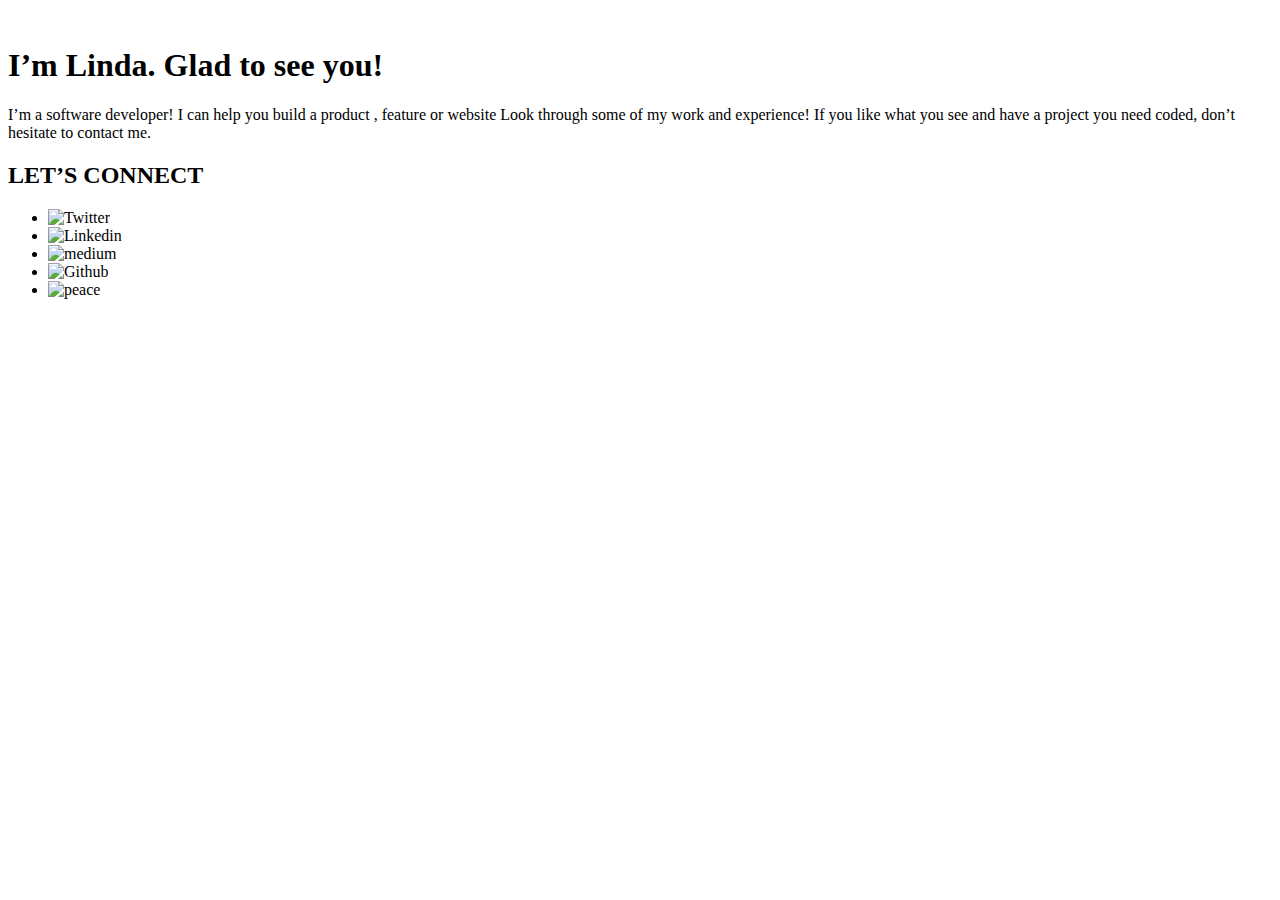
==== index.html @ 054bc0b2 "Added index html to page" ====
<!DOCTYPE html>
<html lang="en">
  <head>
    <meta charset="UTF-8" />
    <meta http-equiv="X-UA-Compatible" content="IE=edge" />
    <meta name="viewport" content="width=device-width, initial-scale=1.0" />
    <link rel="preconnect" href="https://fonts.googleapis.com" />
    <link rel="preconnect" href="https://fonts.gstatic.com" crossorigin />
    <link
      href="https://fonts.googleapis.com/css2?family=Poppins:wght@200;400&display=swap"
      rel="stylesheet"
    />
    <link rel="stylesheet" href="./stylesheet.css" />
    <title>Document</title>
  </head>
  <body>
    <header>
      <div>
        <a href=""><img src="./images/My Logo (1).svg" alt="" /></a>
        <a href=""><img src="./images/Union.svg" alt="" /></a>
      </div>
    </header>
    <section>
      <div>
        <h1>I’m Linda. Glad to see you!</h1>
        <p>
          I’m a software developer! I can help you build a product , feature or
          website Look through some of my work and experience! If you like what
          you see and have a project you need coded, don’t hesitate to contact
          me.
        </p>
      </div>
    </section>
    <section>
      <div>
        <h2>LET’S CONNECT</h2>
      </div>
      <div>
        <ul>
          <li><img src="./images/Twitter.svg" alt="Twitter" /></li>
          <li><img src="./images/Linkedin icon (1).svg" alt="Linkedin" /></li>
          <li><img src="./images/medium.svg" alt="medium" /></li>
          <li><img src="./images/Github.svg" alt="Github" /></li>
          <li><img src="./images/peace.svg" alt="peace" /></li>
        </ul>
      </div>
    </section>
  </body>
</html>
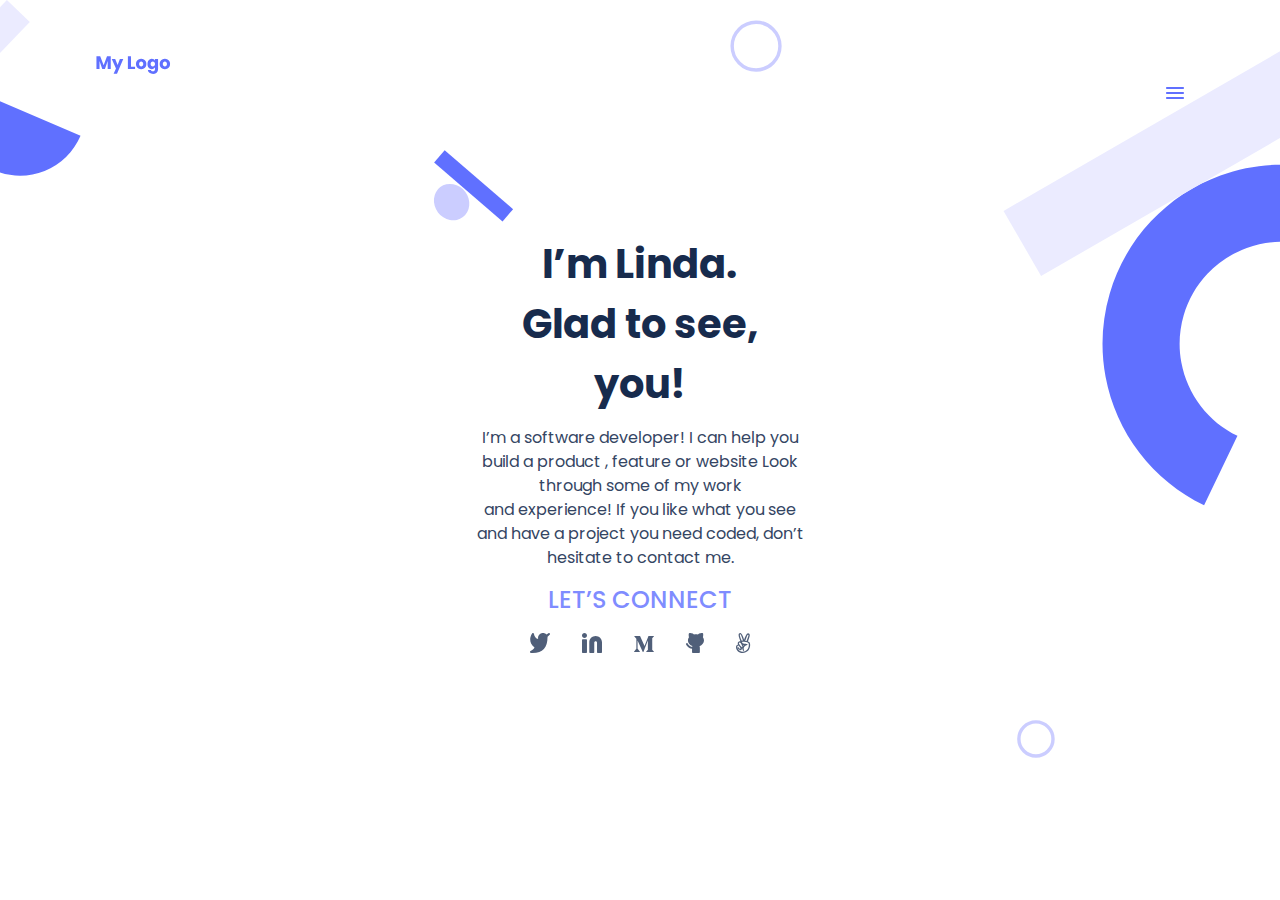
==== commit be10fc4c: "Added styling to page" ====
--- a/index.html
+++ b/index.html
@@ -14,29 +14,36 @@
     <title>Document</title>
   </head>
   <body>
-    <header>
-      <div>
-        <a href=""><img src="./images/My Logo (1).svg" alt="" /></a>
-        <a href=""><img src="./images/Union.svg" alt="" /></a>
+    <header class="container">
+      <div class="logo">
+        <a href=""><img src="./images/My Logo (1).svg" alt="logo" /></a>
+      </div>
+      <div class="menu">
+        <a href="" class="menu"><img src="./images/Union.svg" alt="menu" /></a>
       </div>
     </header>
     <section>
-      <div>
-        <h1>I’m Linda. Glad to see you!</h1>
-        <p>
-          I’m a software developer! I can help you build a product , feature or
-          website Look through some of my work and experience! If you like what
-          you see and have a project you need coded, don’t hesitate to contact
-          me.
+      <div class="container">
+        <h1>
+          I’m Linda.<br />Glad to see,<br />
+          you!
+        </h1>
+        <p class="paragraph-intro">
+          I’m a software developer! I can help you<br />
+          build a product , feature or website Look<br />through some of my
+          work<br />
+          and experience! If you like what you see<br />and have a project you
+          need coded, don’t<br />
+          hesitate to contact me.
         </p>
       </div>
     </section>
     <section>
-      <div>
+      <div class="container">
         <h2>LET’S CONNECT</h2>
       </div>
-      <div>
-        <ul>
+      <div class="container">
+        <ul class="social-icons">
           <li><img src="./images/Twitter.svg" alt="Twitter" /></li>
           <li><img src="./images/Linkedin icon (1).svg" alt="Linkedin" /></li>
           <li><img src="./images/medium.svg" alt="medium" /></li>
--- a/stylesheet.css
+++ b/stylesheet.css
@@ -0,0 +1,77 @@
+body{
+    background-image: url(./images/header-shapes\ mobile@2x.svg);
+    background-repeat: no-repeat;
+    background-size: cover;
+}
+
+/* Reset */
+*{
+    box-sizing: border-box;
+
+    /* Reset Padding and Margin on all Elements */
+    padding: 0;
+    margin: 0;
+}
+
+/* Typography */
+html{
+    font-size: 16px;
+}
+
+body{
+    font-family: poppins,sans-serif;
+}
+
+h1{
+    font-size: 2.5rem;
+    font-weight: 700;
+     color: #172B4D;
+     text-align: center;
+     margin-top: 8rem;
+}
+
+.paragraph-intro{
+    margin-top: 0.75rem;
+    line-height: 1.5;
+    font-weight: 400;
+    color: #344563;
+    text-align: center;
+}
+
+h2{
+    margin-top: 0.75rem;
+    color:#7F8CFF;
+    font-weight: 500;
+    text-align: center;
+}
+
+.social-icons{
+    margin-top: 1rem;
+    justify-content: center;
+    align-items: center;
+    display: flex;
+    gap: 2rem;
+}
+
+li {
+list-style: none;
+}
+
+/* Container */
+.container{
+    width: 85%;
+   margin: 0 auto;
+}
+
+.logo{
+    text-align: start;
+    margin-top: 3.5rem;
+    
+}
+
+.menu{
+    text-align: end;
+    margin-top: 0;
+}
+
+
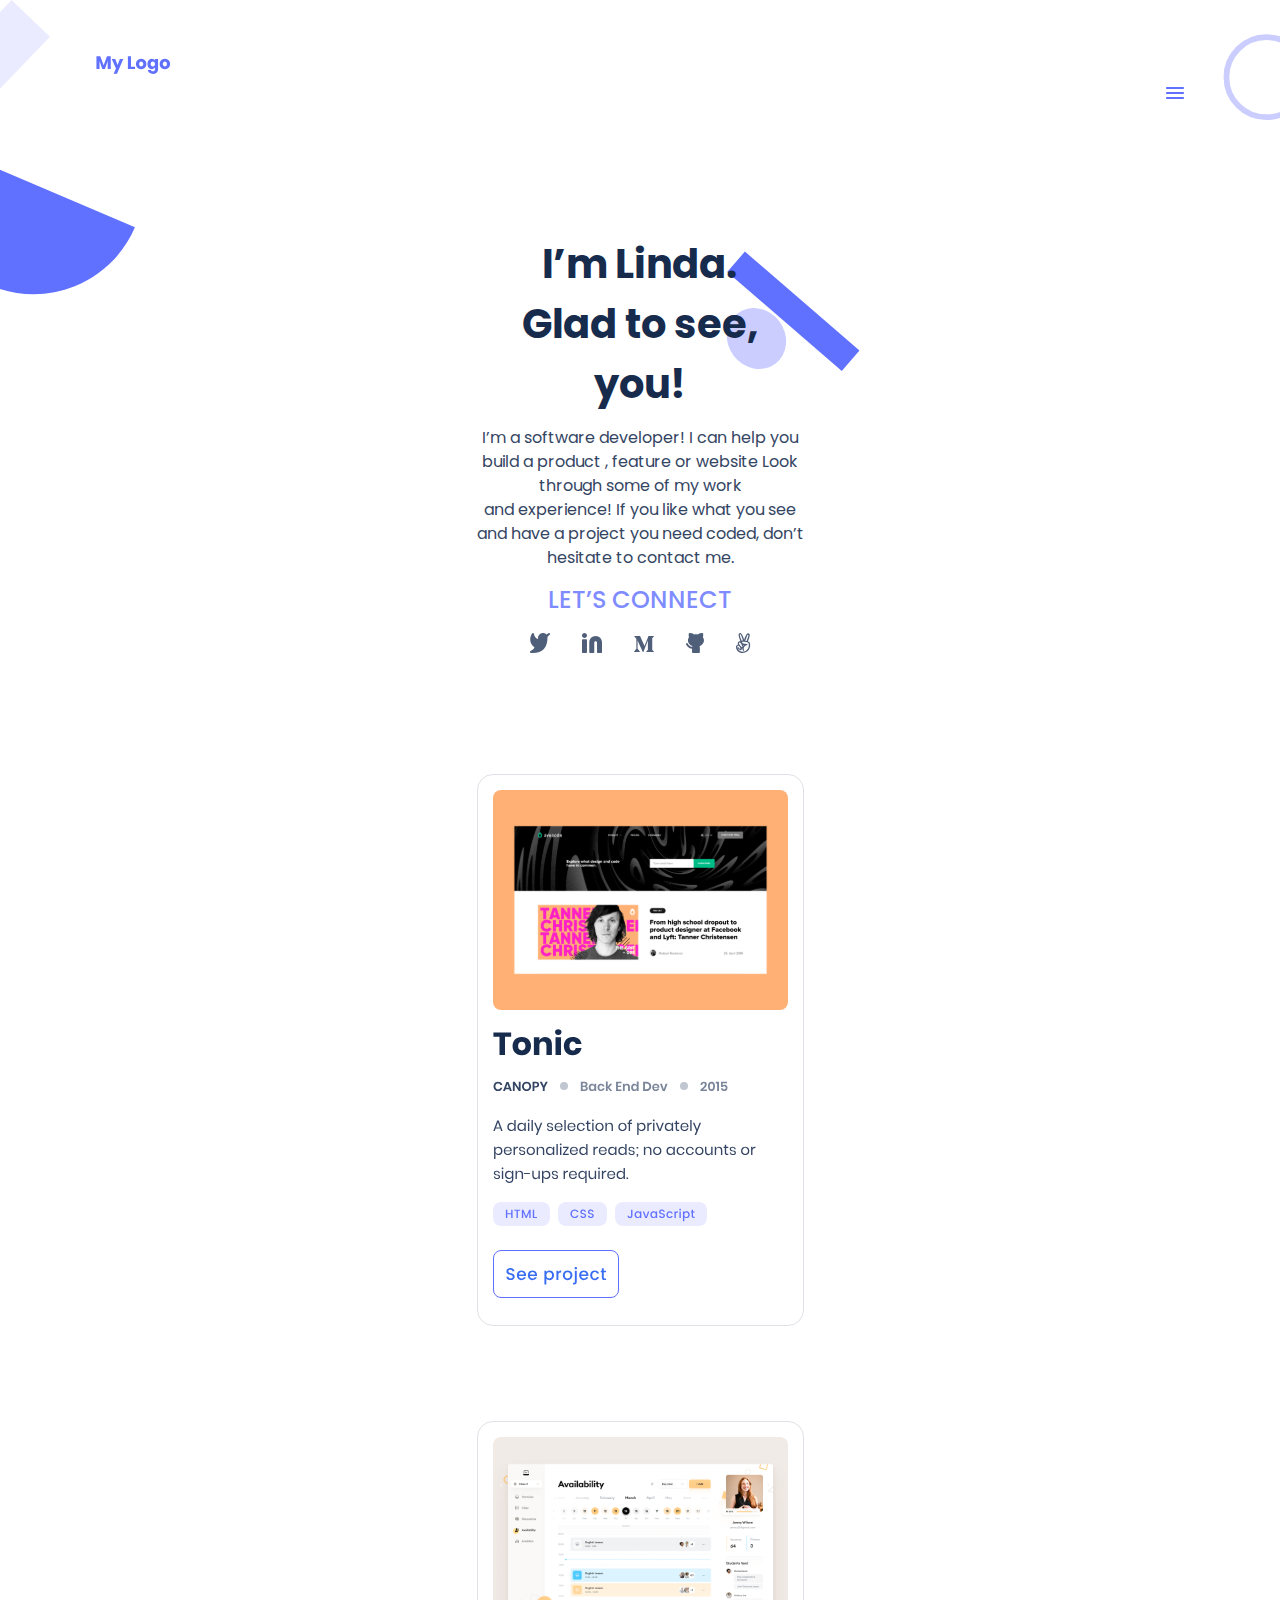
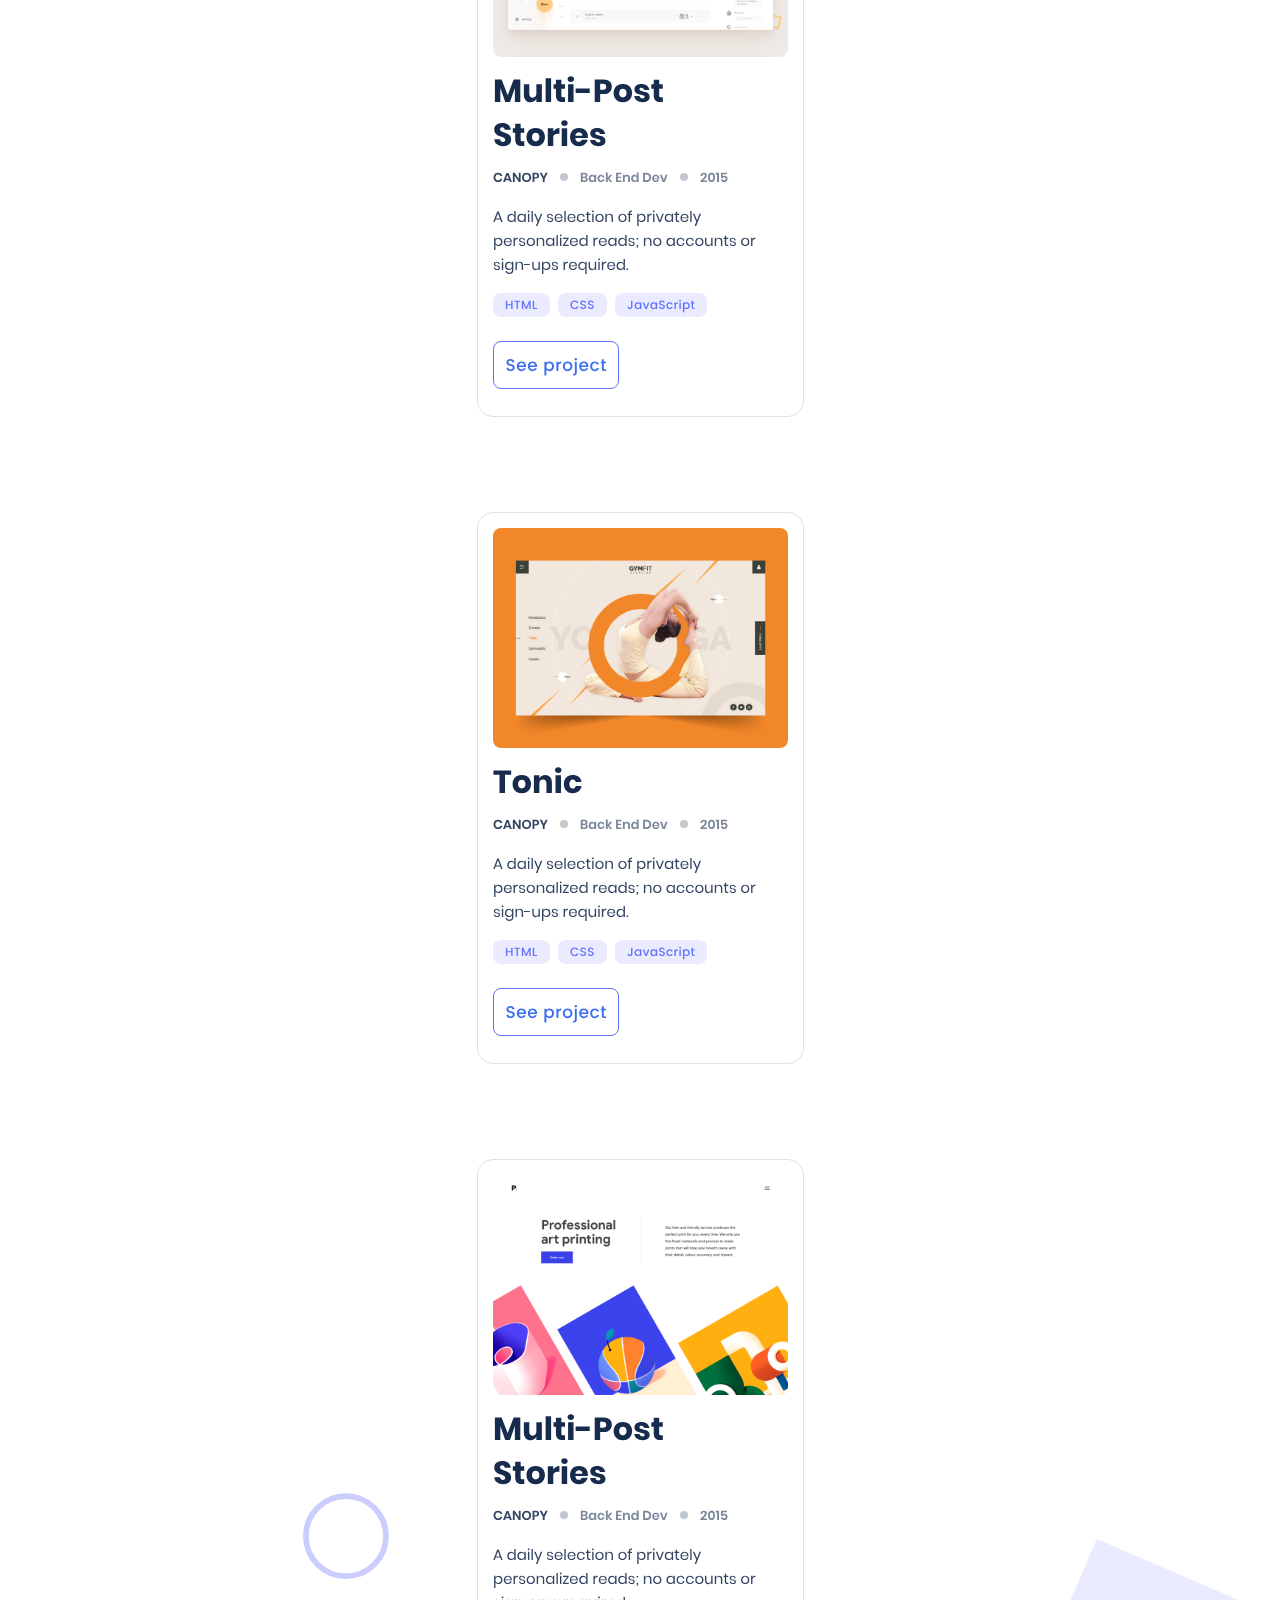
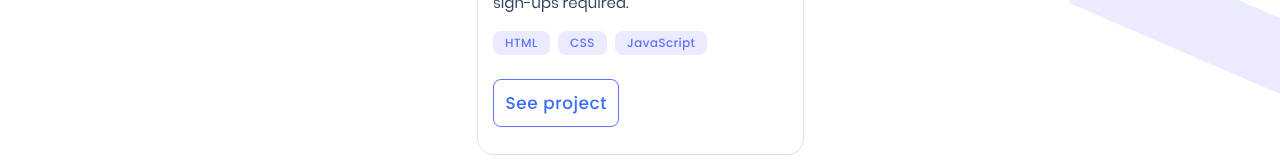
==== commit 3b84169e: "Added works-section" ====
--- a/index.html
+++ b/index.html
@@ -52,5 +52,22 @@
         </ul>
       </div>
     </section>
+    <!-- Works Section -->
+    <section>
+      <div class="cards">
+        <div>
+          <img src="./images/Card Works.svg" alt="" />
+        </div>
+        <div class="card-two">
+          <img src="./images/Card Works 2.svg" alt="" />
+        </div>
+        <div class="card-three">
+          <img src="./images/Card Work 3.svg" alt="" />
+        </div>
+        <div class="card-four">
+          <img src="./images/Card Works (4).svg" alt="" />
+        </div>
+      </div>
+    </section>
   </body>
 </html>
--- a/stylesheet.css
+++ b/stylesheet.css
@@ -74,4 +74,27 @@
     margin-top: 0;
 }
 
+/* Works section */
+.cards{
+    text-align: center;
+    margin-top: 7.1rem;
+}
 
+.card-two{
+    margin-top: 5.5rem;
+}
+
+.card-three{
+    margin-top: 5.5rem;
+}
+
+.card-four{
+    margin-top: 5.5rem;
+}
+
+
+
+
+
+
+
